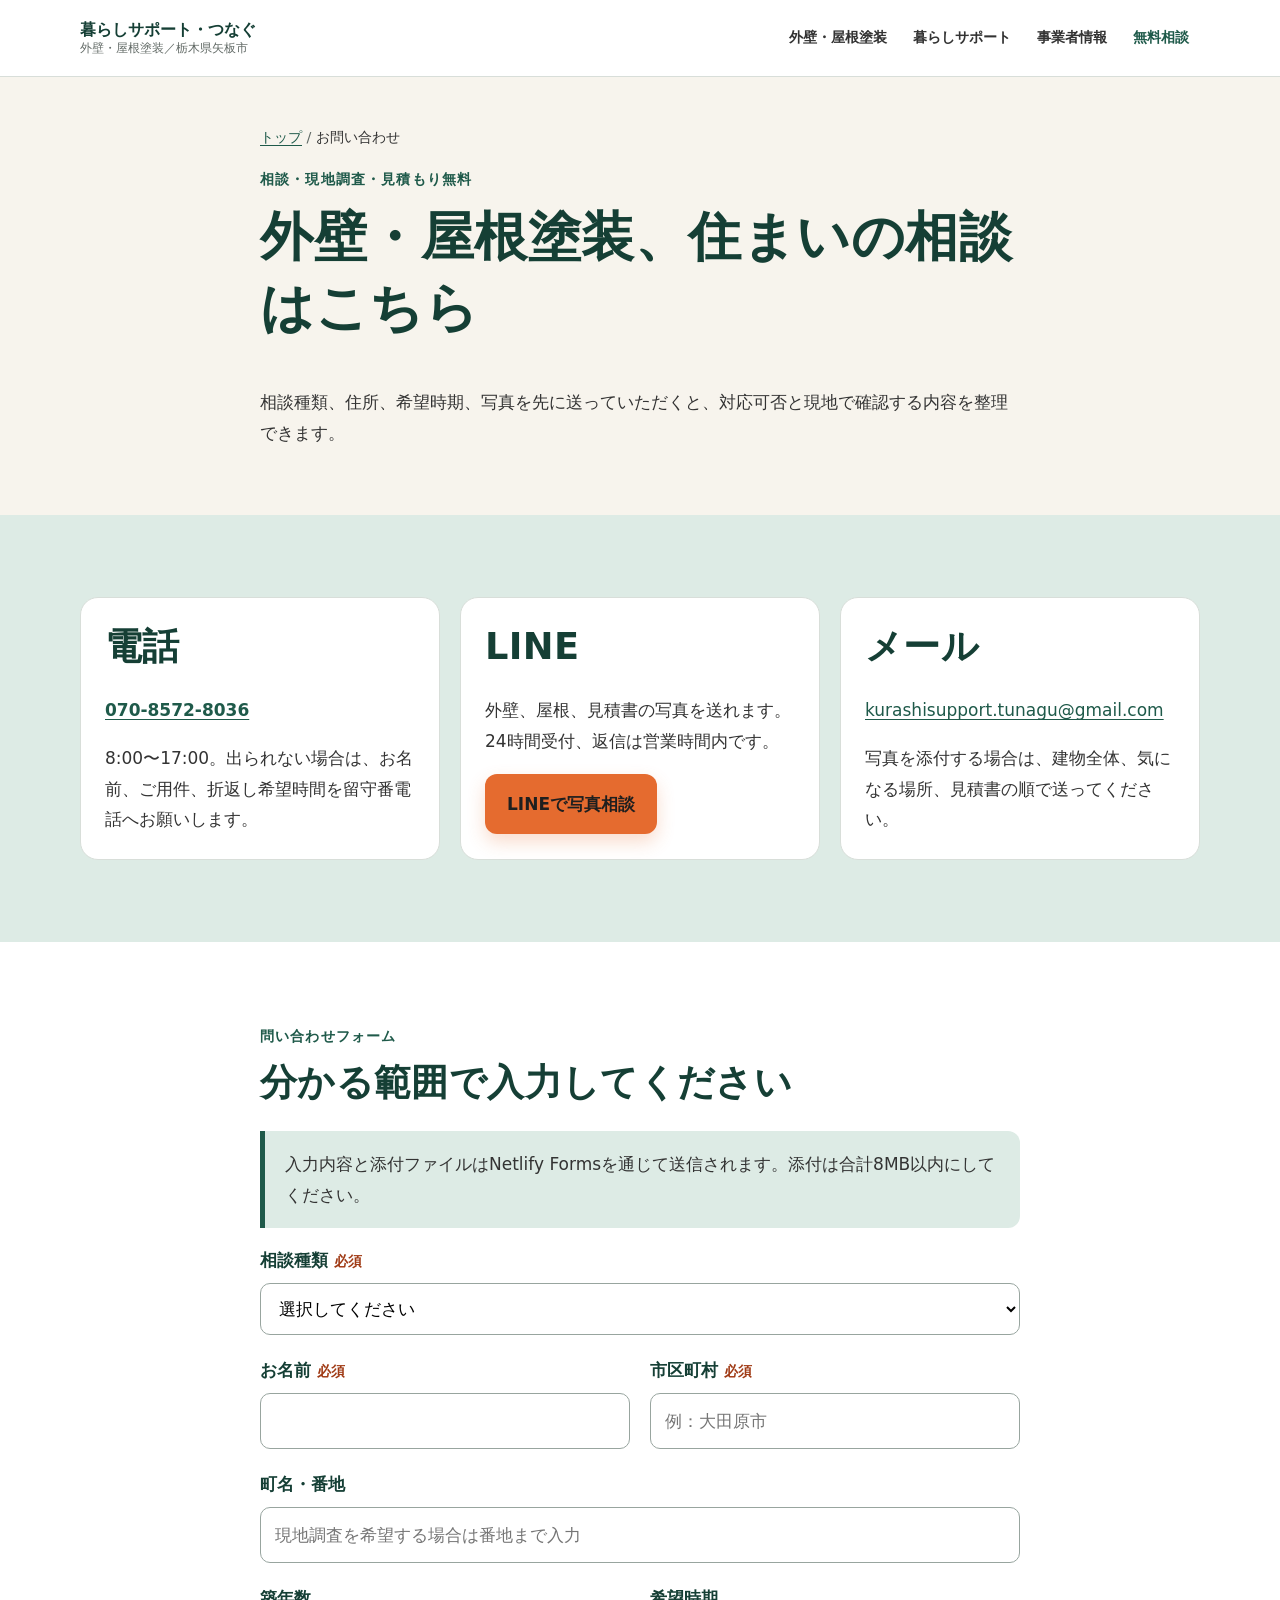
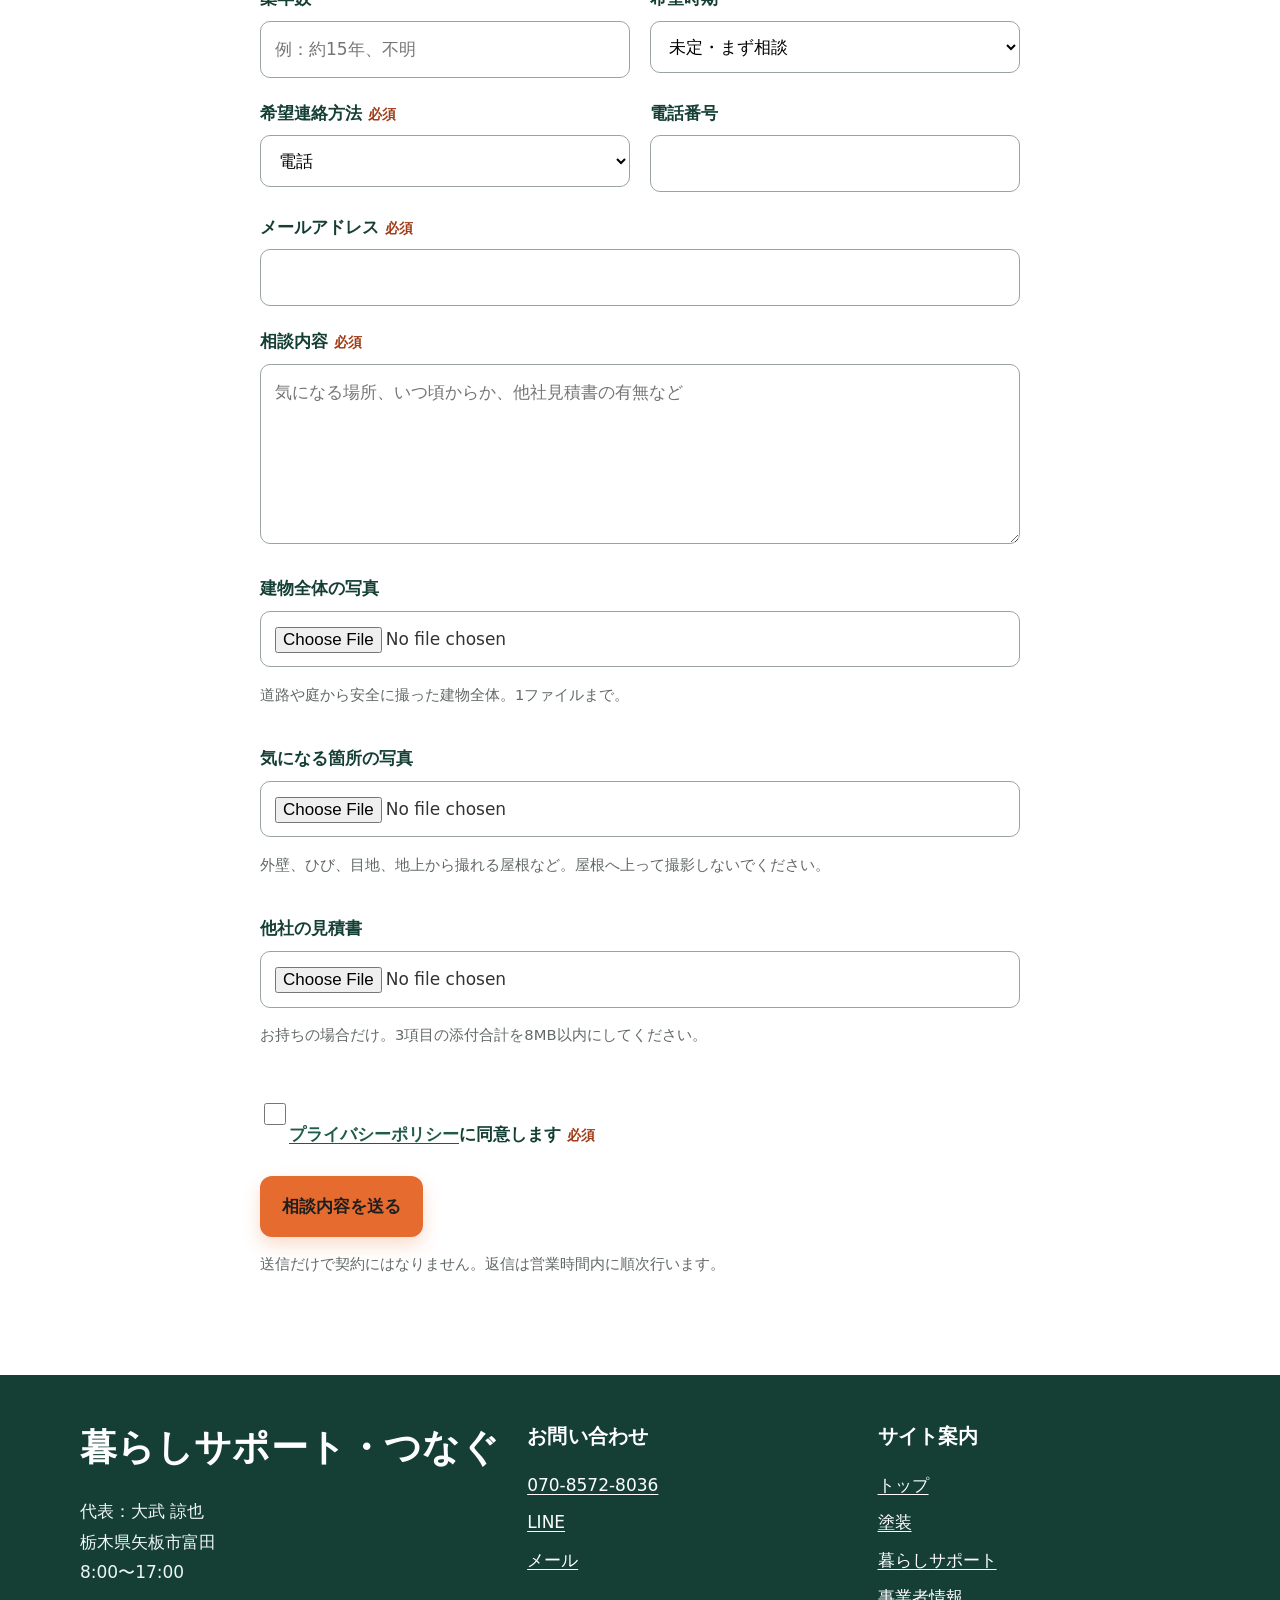
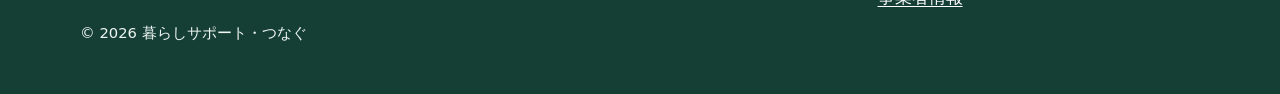
==== site/contact.html @ 551f70db "Add files via upload WEBサイト初公開" ====
<!doctype html>
<html lang="ja"><head><meta charset="utf-8"><meta name="viewport" content="width=device-width, initial-scale=1"><title>外壁・屋根塗装の無料相談｜暮らしサポート・つなぐ</title><meta name="description" content="外壁・屋根塗装、他社見積書、暮らしサポートの無料相談。住所、希望時期、住宅写真を先に送ることで訪問前に内容を整理します。"><meta name="theme-color" content="#1F5A4A"><link rel="icon" href="assets/hero-illustration.svg" type="image/svg+xml"><link rel="stylesheet" href="assets/style.css"></head>
<body><a class="skip-link" href="#main">本文へ移動</a><header class="site-header"><div class="container header-inner"><a class="brand" href="index.html"><strong>暮らしサポート・つなぐ</strong><span>外壁・屋根塗装／栃木県矢板市</span></a><button class="nav-toggle" type="button" data-nav-toggle aria-expanded="false" aria-controls="global-nav">メニュー</button><nav class="site-nav" id="global-nav" data-nav hidden><ul><li><a href="painting.html">外壁・屋根塗装</a></li><li><a href="life-support.html">暮らしサポート</a></li><li><a href="operator.html">事業者情報</a></li><li><a href="contact.html" aria-current="page">無料相談</a></li></ul></nav></div></header>
<main id="main"><section class="page-hero"><div class="container narrow"><ol class="breadcrumb"><li><a href="index.html">トップ</a></li><li>お問い合わせ</li></ol><p class="eyebrow">相談・現地調査・見積もり無料</p><h1>外壁・屋根塗装、住まいの相談はこちら</h1><p class="lead">相談種類、住所、希望時期、写真を先に送っていただくと、対応可否と現地で確認する内容を整理できます。</p></div></section>
<section class="section section--soft" id="line-setup"><div class="container grid grid--3"><div class="card card--quiet"><h2>電話</h2><p><a href="tel:07085728036"><strong>070-8572-8036</strong></a></p><p>8:00〜17:00。出られない場合は、お名前、ご用件、折返し希望時間を留守番電話へお願いします。</p></div><div class="card card--quiet"><h2>LINE</h2><p>外壁、屋根、見積書の写真を送れます。24時間受付、返信は営業時間内です。</p><a class="button" data-line-link href="https://line.me/R/ti/p/@112fuvyy">LINEで写真相談</a></div><div class="card card--quiet"><h2>メール</h2><p><a href="mailto:kurashisupport.tunagu@gmail.com">kurashisupport.tunagu@gmail.com</a></p><p>写真を添付する場合は、建物全体、気になる場所、見積書の順で送ってください。</p></div></div></section>
<section class="section"><div class="container narrow"><p class="eyebrow">問い合わせフォーム</p><h2>分かる範囲で入力してください</h2><p class="notice notice--green" data-form-notice>送信方法を確認しています。</p>
<form data-contact-form name="contact" method="POST" action="thanks.html" data-netlify="true" netlify-honeypot="bot-field" enctype="multipart/form-data">
  <input type="hidden" name="form-name" value="contact">
  <p hidden><label>この欄は入力しないでください：<input name="bot-field"></label></p>
  <div class="form-grid form-grid--2">
    <div class="field field--full"><label for="consultation_type">相談種類 <span class="required">必須</span></label><select id="consultation_type" name="consultation_type" required><option value="">選択してください</option><option>外壁塗装</option><option>屋根塗装</option><option>外壁と屋根</option><option>付帯部・鉄部・小規模補修</option><option>他社見積書の内容確認</option><option>塗装が必要か相談</option><option>暮らしサポート</option><option>遠方の家族・空き家</option><option>その他</option></select></div>
    <div class="field"><label for="name">お名前 <span class="required">必須</span></label><input id="name" name="name" autocomplete="name" required></div>
    <div class="field"><label for="city">市区町村 <span class="required">必須</span></label><input id="city" name="city" placeholder="例：大田原市" autocomplete="address-level2" required></div>
    <div class="field field--full"><label for="address">町名・番地</label><input id="address" name="address" autocomplete="street-address" placeholder="現地調査を希望する場合は番地まで入力"></div>
    <div class="field"><label for="building_age">築年数</label><input id="building_age" name="building_age" placeholder="例：約15年、不明"></div>
    <div class="field"><label for="timing">希望時期</label><select id="timing" name="timing"><option>未定・まず相談</option><option>1か月以内</option><option>3か月以内</option><option>半年以内</option><option>時期を相談したい</option></select></div>
    <div class="field"><label for="contact_method">希望連絡方法 <span class="required">必須</span></label><select id="contact_method" name="contact_method" required><option>電話</option><option>メール</option><option>LINE</option></select></div>
    <div class="field"><label for="phone">電話番号</label><input id="phone" name="phone" type="tel" autocomplete="tel"></div>
    <div class="field field--full"><label for="email">メールアドレス <span class="required">必須</span></label><input id="email" name="email" type="email" autocomplete="email" required></div>
    <div class="field field--full"><label for="message">相談内容 <span class="required">必須</span></label><textarea id="message" name="message" placeholder="気になる場所、いつ頃からか、他社見積書の有無など" required></textarea></div>
    <div class="field field--full"><label for="photo_overview">建物全体の写真</label><input id="photo_overview" name="photo_overview" type="file" accept="image/jpeg,image/png,image/heic"><p class="small muted">道路や庭から安全に撮った建物全体。1ファイルまで。</p></div>
    <div class="field field--full"><label for="photo_detail">気になる箇所の写真</label><input id="photo_detail" name="photo_detail" type="file" accept="image/jpeg,image/png,image/heic"><p class="small muted">外壁、ひび、目地、地上から撮れる屋根など。屋根へ上って撮影しないでください。</p></div>
    <div class="field field--full"><label for="estimate_file">他社の見積書</label><input id="estimate_file" name="estimate_file" type="file" accept="image/jpeg,image/png,image/heic,application/pdf"><p class="small muted">お持ちの場合だけ。3項目の添付合計を8MB以内にしてください。</p></div>
    <div class="field field--full"><label class="checkbox"><input type="checkbox" name="privacy_agree" value="同意" required><span><a href="privacy.html" target="_blank">プライバシーポリシー</a>に同意します <span class="required">必須</span></span></label></div>
    <div class="field field--full"><button class="button" type="submit">相談内容を送る</button><p class="small muted">送信だけで契約にはなりません。返信は営業時間内に順次行います。</p></div>
  </div>
</form></div></section></main>
<footer class="site-footer"><div class="container footer-grid"><div><h2>暮らしサポート・つなぐ</h2><p>代表：大武 諒也<br>栃木県矢板市富田<br>8:00〜17:00</p></div><div><h3>お問い合わせ</h3><ul class="footer-links"><li><a href="tel:07085728036">070-8572-8036</a></li><li><a data-line-link href="https://line.me/R/ti/p/@112fuvyy">LINE</a></li><li><a href="mailto:kurashisupport.tunagu@gmail.com">メール</a></li></ul></div><div><h3>サイト案内</h3><ul class="footer-links"><li><a href="index.html">トップ</a></li><li><a href="painting.html">塗装</a></li><li><a href="life-support.html">暮らしサポート</a></li><li><a href="operator.html">事業者情報</a></li></ul></div></div><div class="container small">© <span data-year></span> 暮らしサポート・つなぐ</div></footer><nav class="fixed-cta" aria-label="固定お問い合わせ"><a href="tel:07085728036">電話</a><a data-line-link href="https://line.me/R/ti/p/@112fuvyy">LINEで写真相談</a><a href="contact.html">無料見積もり</a></nav><script src="assets/config.js"></script><script src="assets/main.js"></script></body></html>
---- site/assets/style.css ----
:root {
  --green: #1f5a4a;
  --green-dark: #153f35;
  --green-soft: #ddebe5;
  --cream: #f7f4ed;
  --white: #ffffff;
  --ink: #333333;
  --muted: #626a66;
  --orange: #e56b2f;
  --orange-dark: #bd4f1c;
  --line: #d8ded9;
  --shadow: 0 14px 34px rgba(31, 90, 74, 0.12);
  --radius: 18px;
  --content: 1120px;
}

* { box-sizing: border-box; }

html {
  scroll-behavior: smooth;
  scroll-padding-top: 92px;
}

body {
  margin: 0;
  color: var(--ink);
  background: var(--white);
  font-family: "Noto Sans JP", "Hiragino Kaku Gothic ProN", "Yu Gothic", system-ui, sans-serif;
  font-size: 17px;
  line-height: 1.8;
  padding-bottom: 82px;
}

img, svg { display: block; max-width: 100%; }
a { color: var(--green); text-underline-offset: 0.2em; }
a:hover { text-decoration-thickness: 2px; }
button, input, select, textarea { font: inherit; }

.skip-link {
  position: fixed;
  z-index: 1000;
  left: 12px;
  top: -80px;
  padding: 10px 16px;
  color: var(--white);
  background: var(--green-dark);
}
.skip-link:focus { top: 12px; }

.container {
  width: min(calc(100% - 40px), var(--content));
  margin-inline: auto;
}

.narrow { width: min(100%, 760px); }
.section { padding-block: 64px; }
.section--cream { background: var(--cream); }
.section--soft { background: var(--green-soft); }
.section--green { color: var(--white); background: var(--green); }
.section--green a { color: var(--white); }

.eyebrow {
  margin: 0 0 8px;
  color: var(--green);
  font-size: 0.9rem;
  font-weight: 800;
  letter-spacing: 0.08em;
}
.section--green .eyebrow { color: #d6efe5; }

h1, h2, h3 {
  margin-top: 0;
  color: var(--green-dark);
  line-height: 1.35;
  letter-spacing: 0.01em;
}
h1 { font-size: clamp(2rem, 7vw, 3.3rem); }
h2 { font-size: clamp(1.6rem, 5vw, 2.3rem); margin-bottom: 24px; }
h3 { font-size: 1.25rem; }
.section--green h1, .section--green h2, .section--green h3 { color: var(--white); }

.lead { font-size: 1.08rem; }
.small { font-size: 0.92rem; }
.muted { color: var(--muted); }

.site-header {
  position: sticky;
  z-index: 100;
  top: 0;
  background: rgba(255, 255, 255, 0.97);
  border-bottom: 1px solid var(--line);
  backdrop-filter: blur(10px);
}
.header-inner {
  min-height: 76px;
  display: flex;
  align-items: center;
  justify-content: space-between;
  gap: 20px;
}
.brand { color: var(--green-dark); text-decoration: none; line-height: 1.25; }
.brand strong { display: block; font-size: 1.02rem; }
.brand span { display: block; font-size: 0.75rem; color: var(--muted); }
.nav-toggle {
  min-width: 48px;
  min-height: 48px;
  border: 1px solid var(--line);
  border-radius: 10px;
  background: var(--white);
  color: var(--green-dark);
  font-weight: 800;
}
.site-nav {
  position: absolute;
  inset: 76px 0 auto;
  padding: 16px 20px 24px;
  background: var(--white);
  border-bottom: 1px solid var(--line);
  box-shadow: var(--shadow);
}
.site-nav ul { margin: 0; padding: 0; list-style: none; }
.site-nav a {
  display: block;
  padding: 12px 8px;
  color: var(--ink);
  text-decoration: none;
  font-weight: 700;
}
.site-nav a[aria-current="page"] { color: var(--green); }

.hero {
  overflow: hidden;
  padding-block: 48px 56px;
  background:
    radial-gradient(circle at 90% 15%, rgba(221, 235, 229, 0.9), transparent 32%),
    var(--cream);
}
.hero-grid { display: grid; gap: 34px; align-items: center; }
.hero-copy p { max-width: 700px; }
.hero-card {
  padding: 24px;
  background: var(--white);
  border: 1px solid var(--line);
  border-radius: 24px;
  box-shadow: var(--shadow);
}
.hero-card img { width: 100%; height: auto; }
.hero-note {
  margin-top: 12px;
  padding: 12px 14px;
  border-left: 4px solid var(--green);
  background: var(--green-soft);
  font-size: 0.92rem;
}

.badge-list, .button-row, .icon-list {
  display: flex;
  flex-wrap: wrap;
  gap: 10px;
}
.badge {
  padding: 6px 12px;
  border-radius: 999px;
  background: var(--green-soft);
  color: var(--green-dark);
  font-size: 0.88rem;
  font-weight: 800;
}

.button-row { margin-top: 26px; }
.button {
  min-height: 56px;
  display: inline-flex;
  align-items: center;
  justify-content: center;
  gap: 8px;
  padding: 13px 20px;
  border: 2px solid transparent;
  border-radius: 12px;
  color: #1f1f1f;
  background: var(--orange);
  text-decoration: none;
  font-weight: 900;
  box-shadow: 0 8px 18px rgba(229, 107, 47, 0.24);
}
.button:hover { background: #ef7a3f; }
.button--outline {
  color: var(--green-dark);
  background: var(--white);
  border-color: var(--green);
  box-shadow: none;
}
.button--dark { color: var(--white); background: var(--green-dark); box-shadow: none; }

.grid { display: grid; gap: 20px; }
.grid--2, .grid--3, .grid--4 { grid-template-columns: 1fr; }
.card {
  padding: 24px;
  background: var(--white);
  border: 1px solid var(--line);
  border-radius: var(--radius);
  box-shadow: 0 8px 24px rgba(31, 90, 74, 0.07);
}
.card h3 { margin-bottom: 10px; }
.card p:last-child { margin-bottom: 0; }
.card--quiet { box-shadow: none; }

.check-list { padding: 0; list-style: none; }
.check-list li { position: relative; padding-left: 32px; margin: 12px 0; }
.check-list li::before {
  content: "✓";
  position: absolute;
  left: 0;
  top: 0;
  color: var(--green);
  font-weight: 900;
}
.section--green .check-list li::before { color: #d6efe5; }

.steps { counter-reset: step; padding: 0; list-style: none; }
.steps li {
  counter-increment: step;
  position: relative;
  padding: 18px 18px 18px 66px;
  margin-bottom: 14px;
  background: var(--white);
  border: 1px solid var(--line);
  border-radius: 14px;
}
.steps li::before {
  content: counter(step);
  position: absolute;
  left: 18px;
  top: 18px;
  width: 32px;
  height: 32px;
  display: grid;
  place-items: center;
  border-radius: 50%;
  color: var(--white);
  background: var(--green);
  font-weight: 900;
}

.notice {
  padding: 18px 20px;
  border-left: 5px solid var(--orange);
  background: #fff4ec;
  border-radius: 0 12px 12px 0;
}
.notice--green { border-left-color: var(--green); background: var(--green-soft); }

details {
  margin-bottom: 12px;
  background: var(--white);
  border: 1px solid var(--line);
  border-radius: 12px;
}
summary { cursor: pointer; padding: 18px 20px; color: var(--green-dark); font-weight: 800; }
details > div { padding: 0 20px 20px; }

.page-hero { padding-block: 48px; background: var(--cream); }
.breadcrumb { margin: 0 0 16px; padding: 0; list-style: none; font-size: 0.9rem; }
.breadcrumb li { display: inline; }
.breadcrumb li + li::before { content: " / "; color: var(--muted); }

.form-grid { display: grid; gap: 20px; }
.field label, .field legend { display: block; margin-bottom: 7px; color: var(--green-dark); font-weight: 800; }
.field input, .field select, .field textarea {
  width: 100%;
  min-height: 52px;
  padding: 12px 14px;
  border: 1px solid #98a59f;
  border-radius: 10px;
  background: var(--white);
}
.field textarea { min-height: 180px; resize: vertical; }
.field input:focus, .field select:focus, .field textarea:focus {
  outline: 3px solid rgba(229, 107, 47, 0.28);
  border-color: var(--orange-dark);
}
.required { color: #a03b16; font-size: 0.85rem; }
.checkbox { display: flex; gap: 10px; align-items: flex-start; }
.checkbox input { width: 22px; height: 22px; margin-top: 4px; }

.site-footer { padding-block: 48px 110px; color: #eef6f2; background: var(--green-dark); }
.footer-grid { display: grid; gap: 28px; }
.site-footer h2, .site-footer h3 { color: var(--white); }
.site-footer a { color: var(--white); }
.footer-links { margin: 0; padding: 0; list-style: none; }
.footer-links li { margin: 7px 0; }

.fixed-cta {
  position: fixed;
  z-index: 200;
  inset: auto 0 0;
  display: grid;
  grid-template-columns: 0.8fr 1.25fr 1fr;
  min-height: 74px;
  padding-bottom: env(safe-area-inset-bottom);
  background: var(--white);
  border-top: 1px solid var(--line);
  box-shadow: 0 -8px 22px rgba(0, 0, 0, 0.12);
}
.fixed-cta a {
  display: grid;
  place-items: center;
  padding: 8px 4px;
  color: var(--green-dark);
  text-align: center;
  text-decoration: none;
  font-size: 0.84rem;
  font-weight: 900;
  border-right: 1px solid var(--line);
}
.fixed-cta a:nth-child(2) { color: var(--white); background: var(--green); }
.fixed-cta a:nth-child(3) { color: #1f1f1f; background: var(--orange); }

@media (min-width: 700px) {
  .section { padding-block: 82px; }
  .grid--2 { grid-template-columns: repeat(2, 1fr); }
  .grid--3 { grid-template-columns: repeat(3, 1fr); }
  .grid--4 { grid-template-columns: repeat(2, 1fr); }
  .form-grid--2 { grid-template-columns: repeat(2, 1fr); }
  .field--full { grid-column: 1 / -1; }
  .footer-grid { grid-template-columns: 1.3fr 1fr 1fr; }
}

@media (min-width: 900px) {
  body { padding-bottom: 0; }
  .nav-toggle { display: none; }
  .site-nav { position: static; display: block !important; padding: 0; border: 0; box-shadow: none; }
  .site-nav ul { display: flex; align-items: center; gap: 4px; }
  .site-nav a { padding: 10px 11px; font-size: 0.9rem; }
  .hero { padding-block: 80px; }
  .hero-grid { grid-template-columns: 1.15fr 0.85fr; gap: 56px; }
  .grid--4 { grid-template-columns: repeat(4, 1fr); }
  .fixed-cta { display: none; }
  .site-footer { padding-bottom: 48px; }
}

@media (prefers-reduced-motion: reduce) {
  *, *::before, *::after { scroll-behavior: auto !important; transition: none !important; animation: none !important; }
}
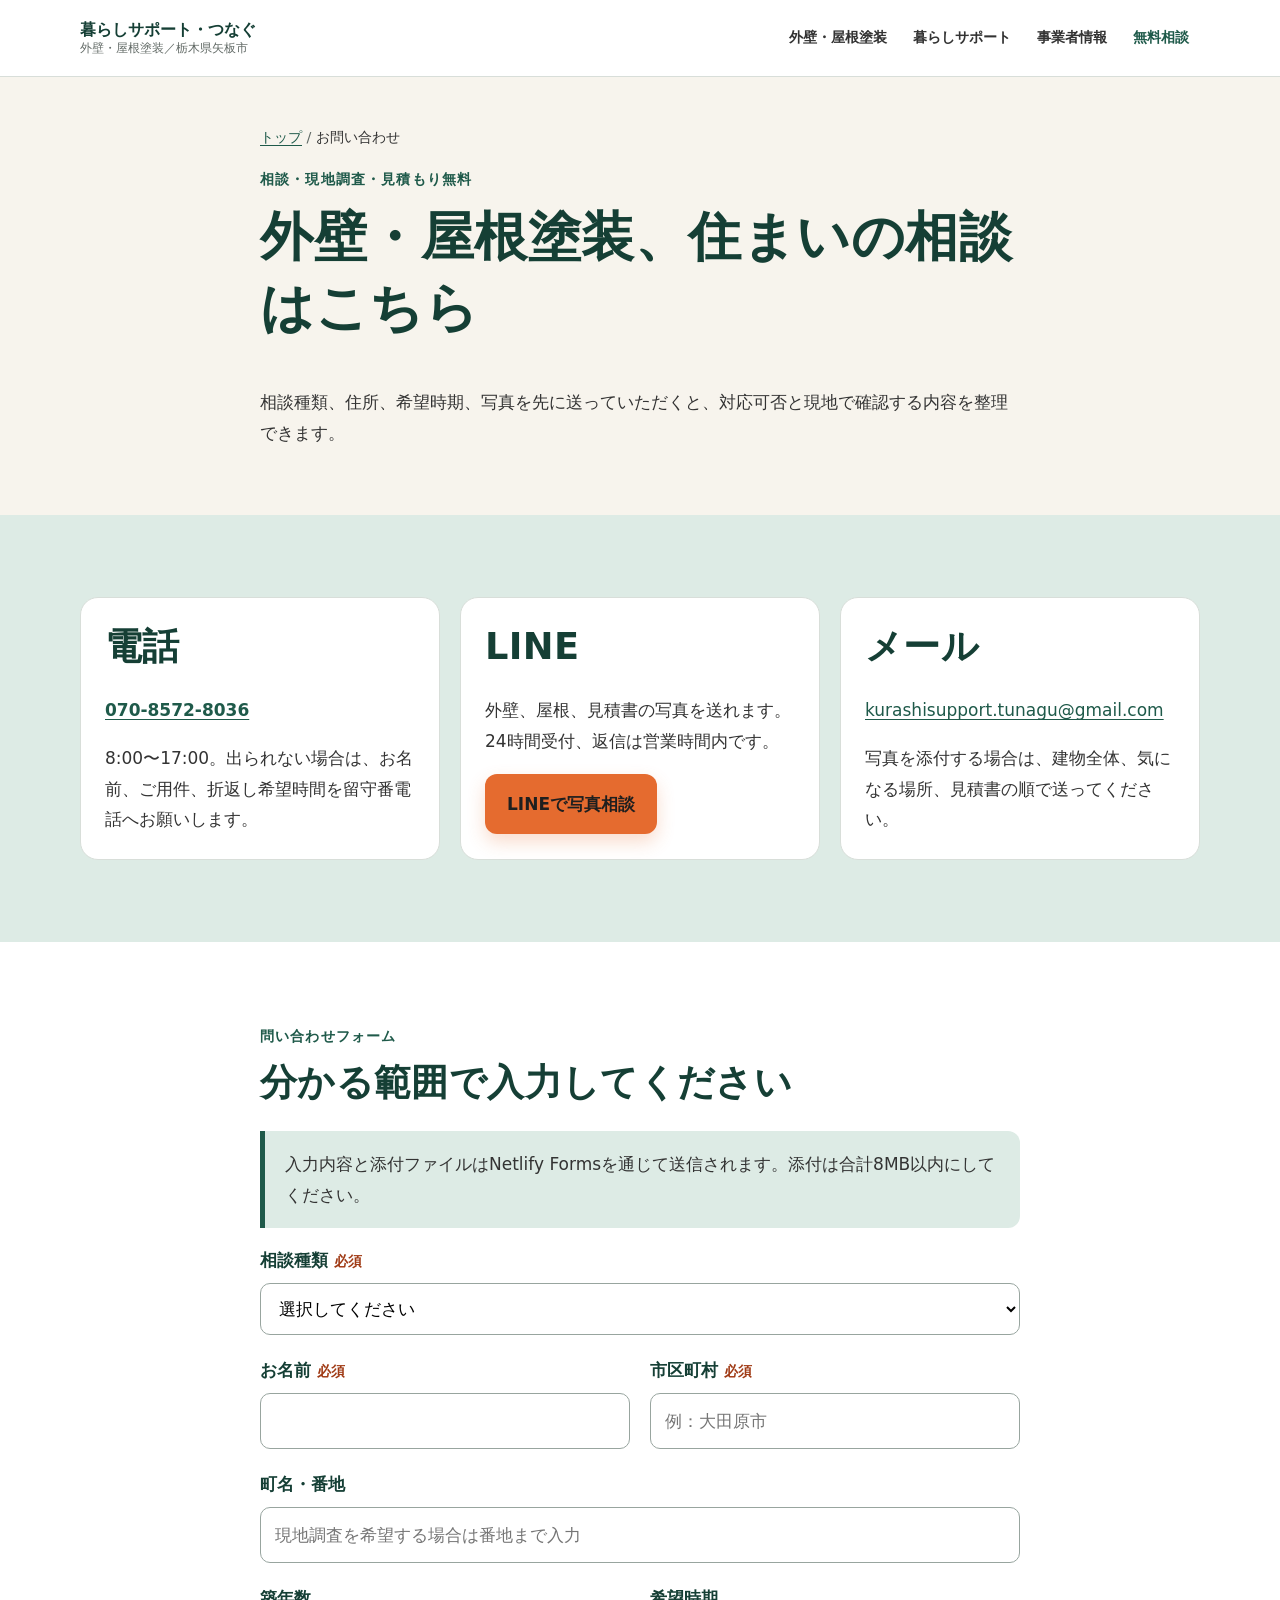
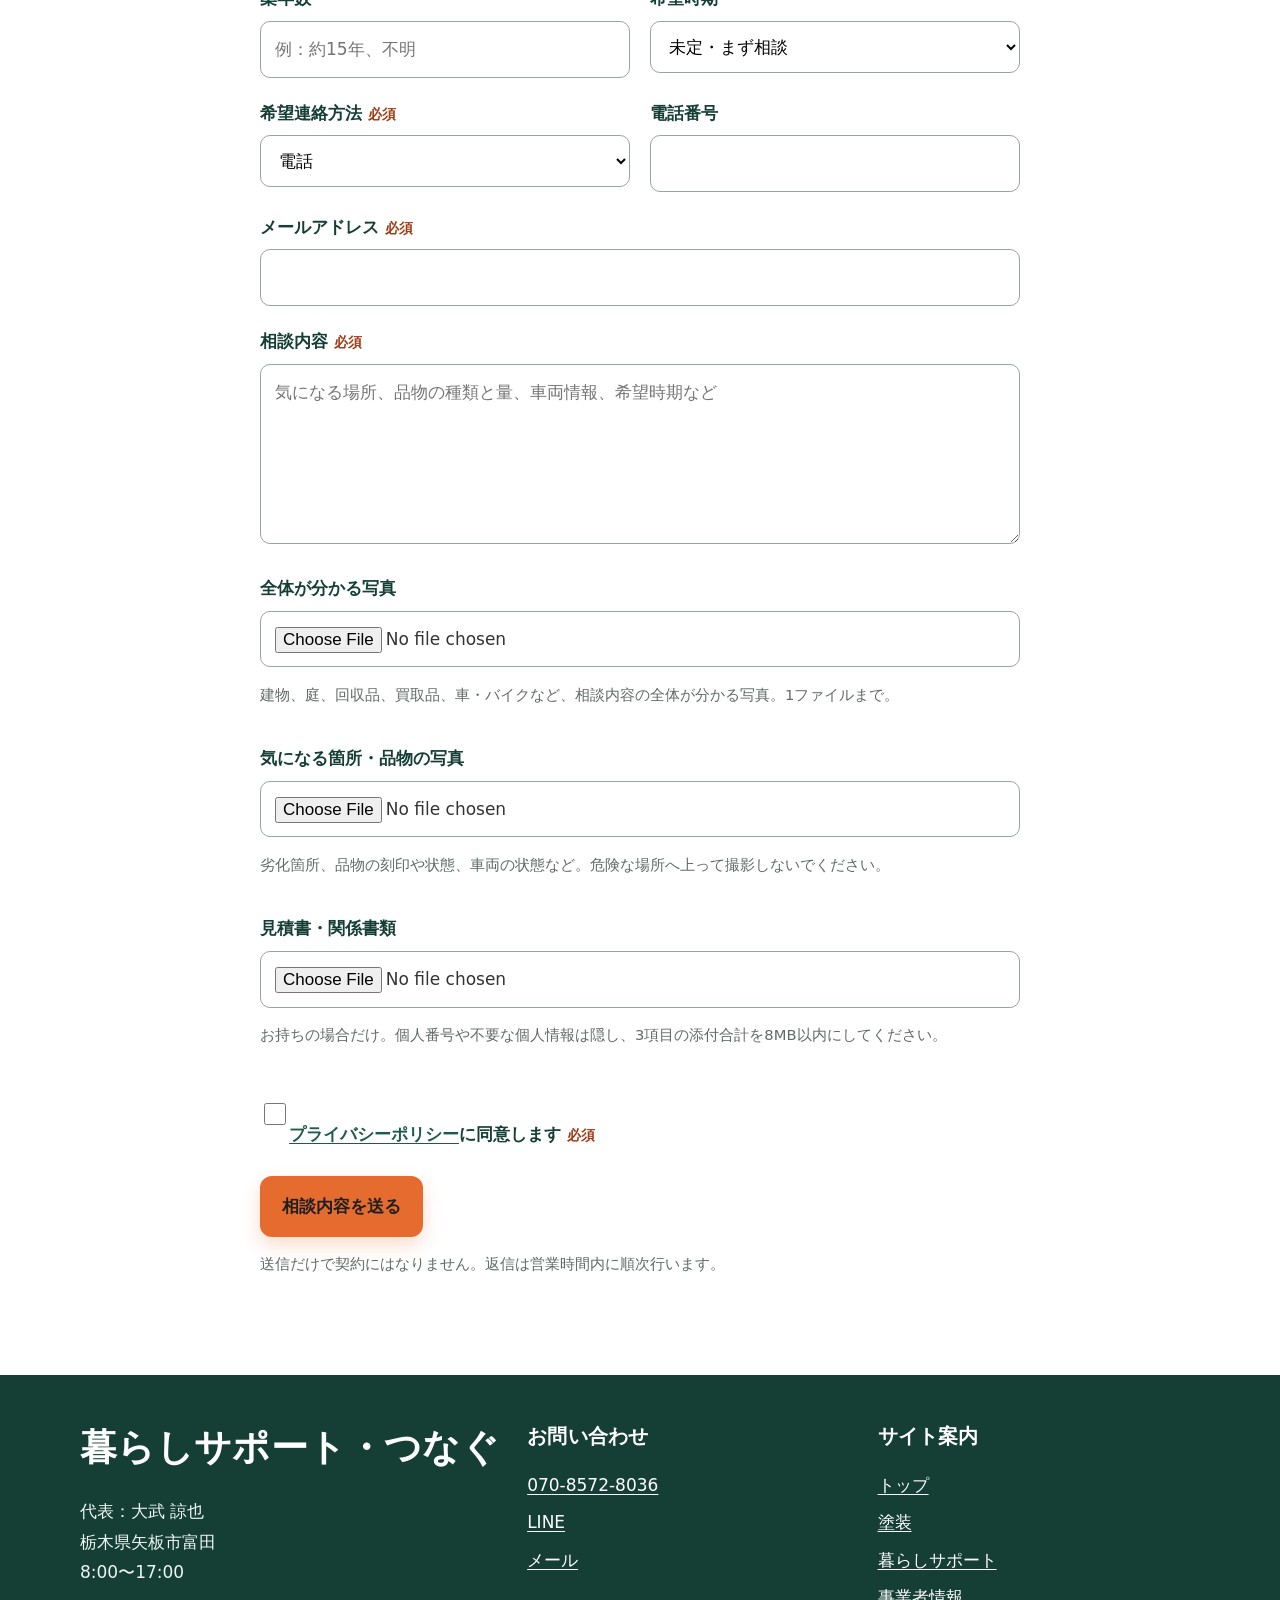
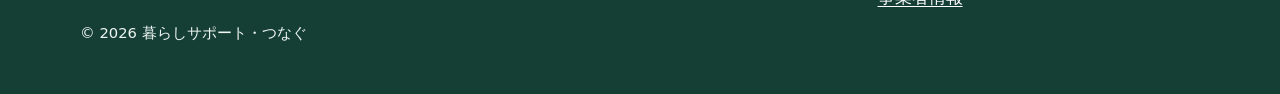
==== commit f2b89bca: "回収・買取サービス内容を更新" ====
--- a/site/contact.html
+++ b/site/contact.html
@@ -8,7 +8,7 @@
   <input type="hidden" name="form-name" value="contact">
   <p hidden><label>この欄は入力しないでください：<input name="bot-field"></label></p>
   <div class="form-grid form-grid--2">
-    <div class="field field--full"><label for="consultation_type">相談種類 <span class="required">必須</span></label><select id="consultation_type" name="consultation_type" required><option value="">選択してください</option><option>外壁塗装</option><option>屋根塗装</option><option>外壁と屋根</option><option>付帯部・鉄部・小規模補修</option><option>他社見積書の内容確認</option><option>塗装が必要か相談</option><option>暮らしサポート</option><option>遠方の家族・空き家</option><option>その他</option></select></div>
+    <div class="field field--full"><label for="consultation_type">相談種類 <span class="required">必須</span></label><select id="consultation_type" name="consultation_type" required><option value="">選択してください</option><option>外壁塗装</option><option>屋根塗装</option><option>外壁と屋根</option><option>付帯部・鉄部・小規模補修</option><option>他社見積書の内容確認</option><option>塗装が必要か相談</option><option>草刈り・清掃・空き家確認</option><option>片付け・家庭ごみ・不用品・廃品回収</option><option>不用品・金・銀・プラチナの買取</option><option>車・バイクの買取・引取り</option><option>家具・荷物の室内移動</option><option>遠方の家族・空き家</option><option>その他</option></select></div>
     <div class="field"><label for="name">お名前 <span class="required">必須</span></label><input id="name" name="name" autocomplete="name" required></div>
     <div class="field"><label for="city">市区町村 <span class="required">必須</span></label><input id="city" name="city" placeholder="例：大田原市" autocomplete="address-level2" required></div>
     <div class="field field--full"><label for="address">町名・番地</label><input id="address" name="address" autocomplete="street-address" placeholder="現地調査を希望する場合は番地まで入力"></div>
@@ -17,10 +17,10 @@
     <div class="field"><label for="contact_method">希望連絡方法 <span class="required">必須</span></label><select id="contact_method" name="contact_method" required><option>電話</option><option>メール</option><option>LINE</option></select></div>
     <div class="field"><label for="phone">電話番号</label><input id="phone" name="phone" type="tel" autocomplete="tel"></div>
     <div class="field field--full"><label for="email">メールアドレス <span class="required">必須</span></label><input id="email" name="email" type="email" autocomplete="email" required></div>
-    <div class="field field--full"><label for="message">相談内容 <span class="required">必須</span></label><textarea id="message" name="message" placeholder="気になる場所、いつ頃からか、他社見積書の有無など" required></textarea></div>
-    <div class="field field--full"><label for="photo_overview">建物全体の写真</label><input id="photo_overview" name="photo_overview" type="file" accept="image/jpeg,image/png,image/heic"><p class="small muted">道路や庭から安全に撮った建物全体。1ファイルまで。</p></div>
-    <div class="field field--full"><label for="photo_detail">気になる箇所の写真</label><input id="photo_detail" name="photo_detail" type="file" accept="image/jpeg,image/png,image/heic"><p class="small muted">外壁、ひび、目地、地上から撮れる屋根など。屋根へ上って撮影しないでください。</p></div>
-    <div class="field field--full"><label for="estimate_file">他社の見積書</label><input id="estimate_file" name="estimate_file" type="file" accept="image/jpeg,image/png,image/heic,application/pdf"><p class="small muted">お持ちの場合だけ。3項目の添付合計を8MB以内にしてください。</p></div>
+    <div class="field field--full"><label for="message">相談内容 <span class="required">必須</span></label><textarea id="message" name="message" placeholder="気になる場所、品物の種類と量、車両情報、希望時期など" required></textarea></div>
+    <div class="field field--full"><label for="photo_overview">全体が分かる写真</label><input id="photo_overview" name="photo_overview" type="file" accept="image/jpeg,image/png,image/heic"><p class="small muted">建物、庭、回収品、買取品、車・バイクなど、相談内容の全体が分かる写真。1ファイルまで。</p></div>
+    <div class="field field--full"><label for="photo_detail">気になる箇所・品物の写真</label><input id="photo_detail" name="photo_detail" type="file" accept="image/jpeg,image/png,image/heic"><p class="small muted">劣化箇所、品物の刻印や状態、車両の状態など。危険な場所へ上って撮影しないでください。</p></div>
+    <div class="field field--full"><label for="estimate_file">見積書・関係書類</label><input id="estimate_file" name="estimate_file" type="file" accept="image/jpeg,image/png,image/heic,application/pdf"><p class="small muted">お持ちの場合だけ。個人番号や不要な個人情報は隠し、3項目の添付合計を8MB以内にしてください。</p></div>
     <div class="field field--full"><label class="checkbox"><input type="checkbox" name="privacy_agree" value="同意" required><span><a href="privacy.html" target="_blank">プライバシーポリシー</a>に同意します <span class="required">必須</span></span></label></div>
     <div class="field field--full"><button class="button" type="submit">相談内容を送る</button><p class="small muted">送信だけで契約にはなりません。返信は営業時間内に順次行います。</p></div>
   </div>
--- a/site/assets/style.css
+++ b/site/assets/style.css
@@ -190,6 +190,14 @@
   border-color: var(--green);
   box-shadow: none;
 }
+.section--green .button--outline {
+  color: var(--green-dark);
+}
+.section--green .button--outline:hover {
+  color: #1f1f1f;
+  background: #ef7a3f;
+  border-color: #ef7a3f;
+}
 .button--dark { color: var(--white); background: var(--green-dark); box-shadow: none; }
 
 .grid { display: grid; gap: 20px; }
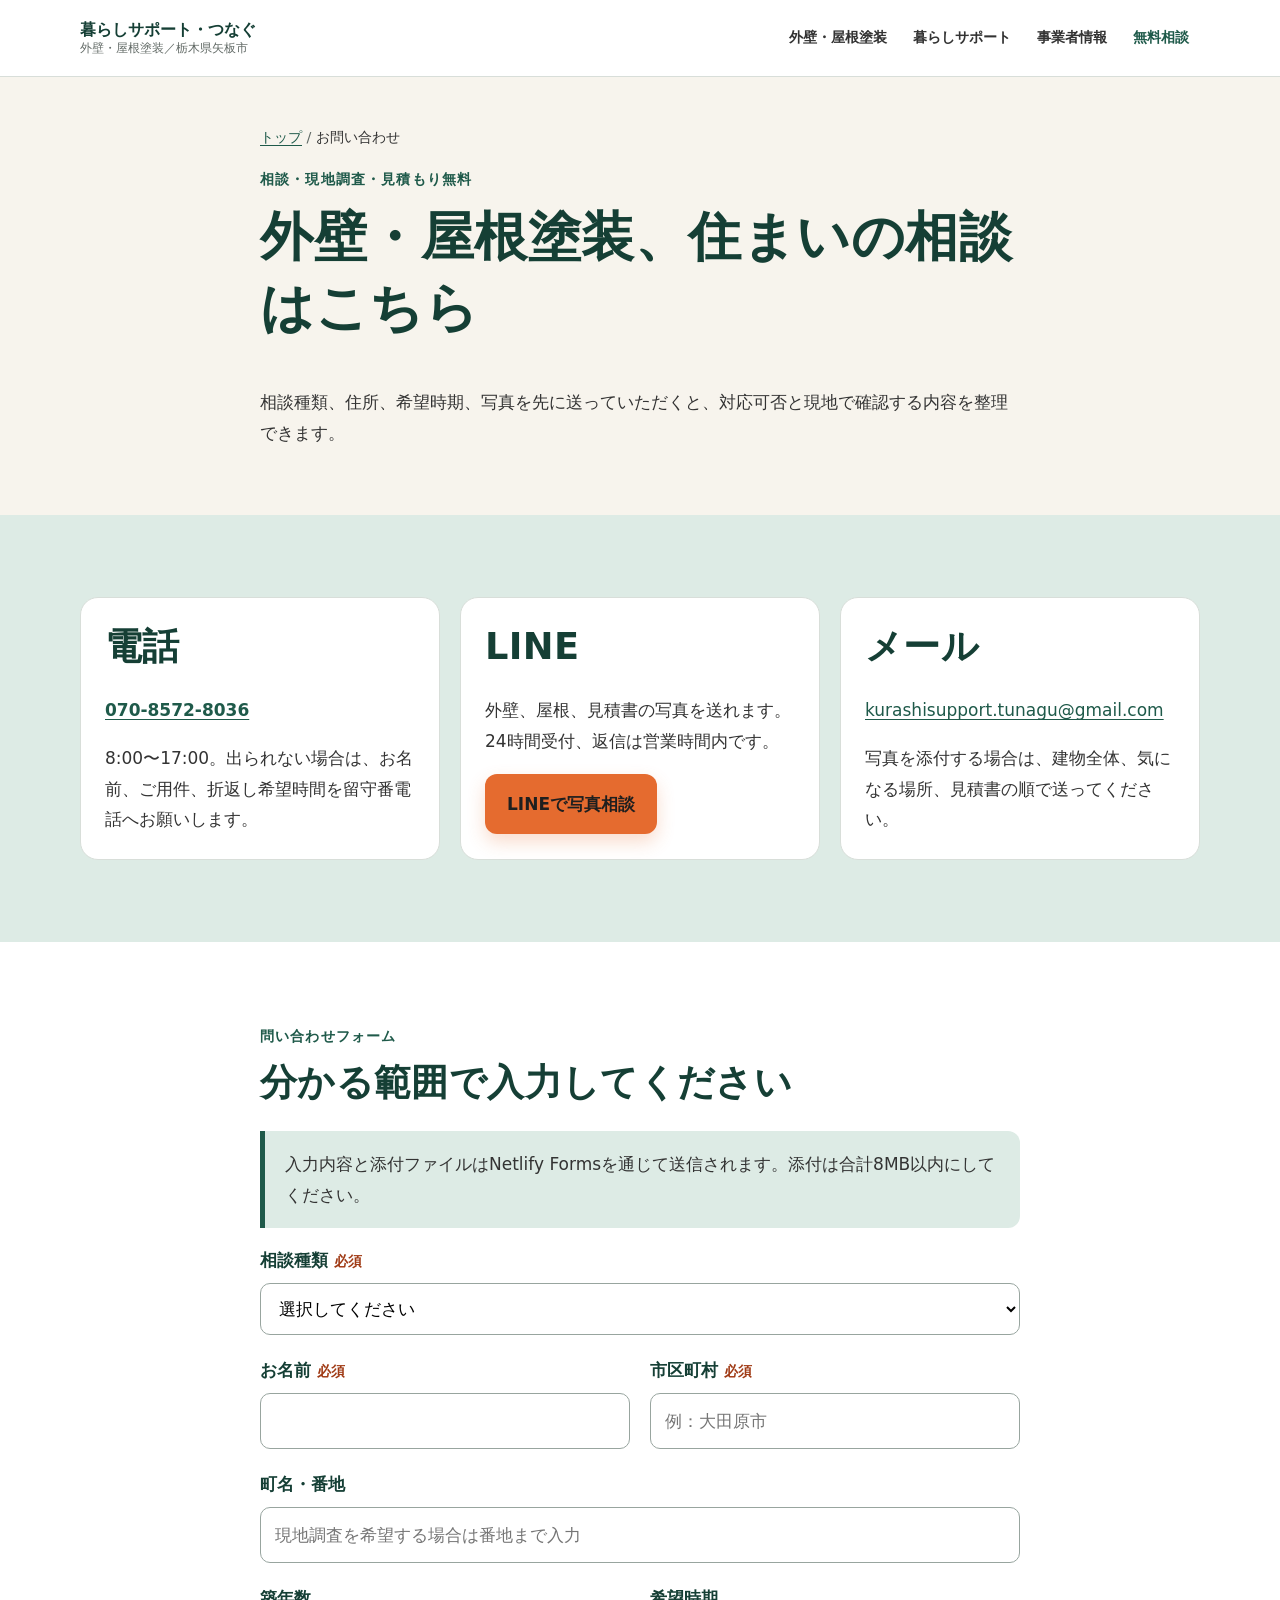
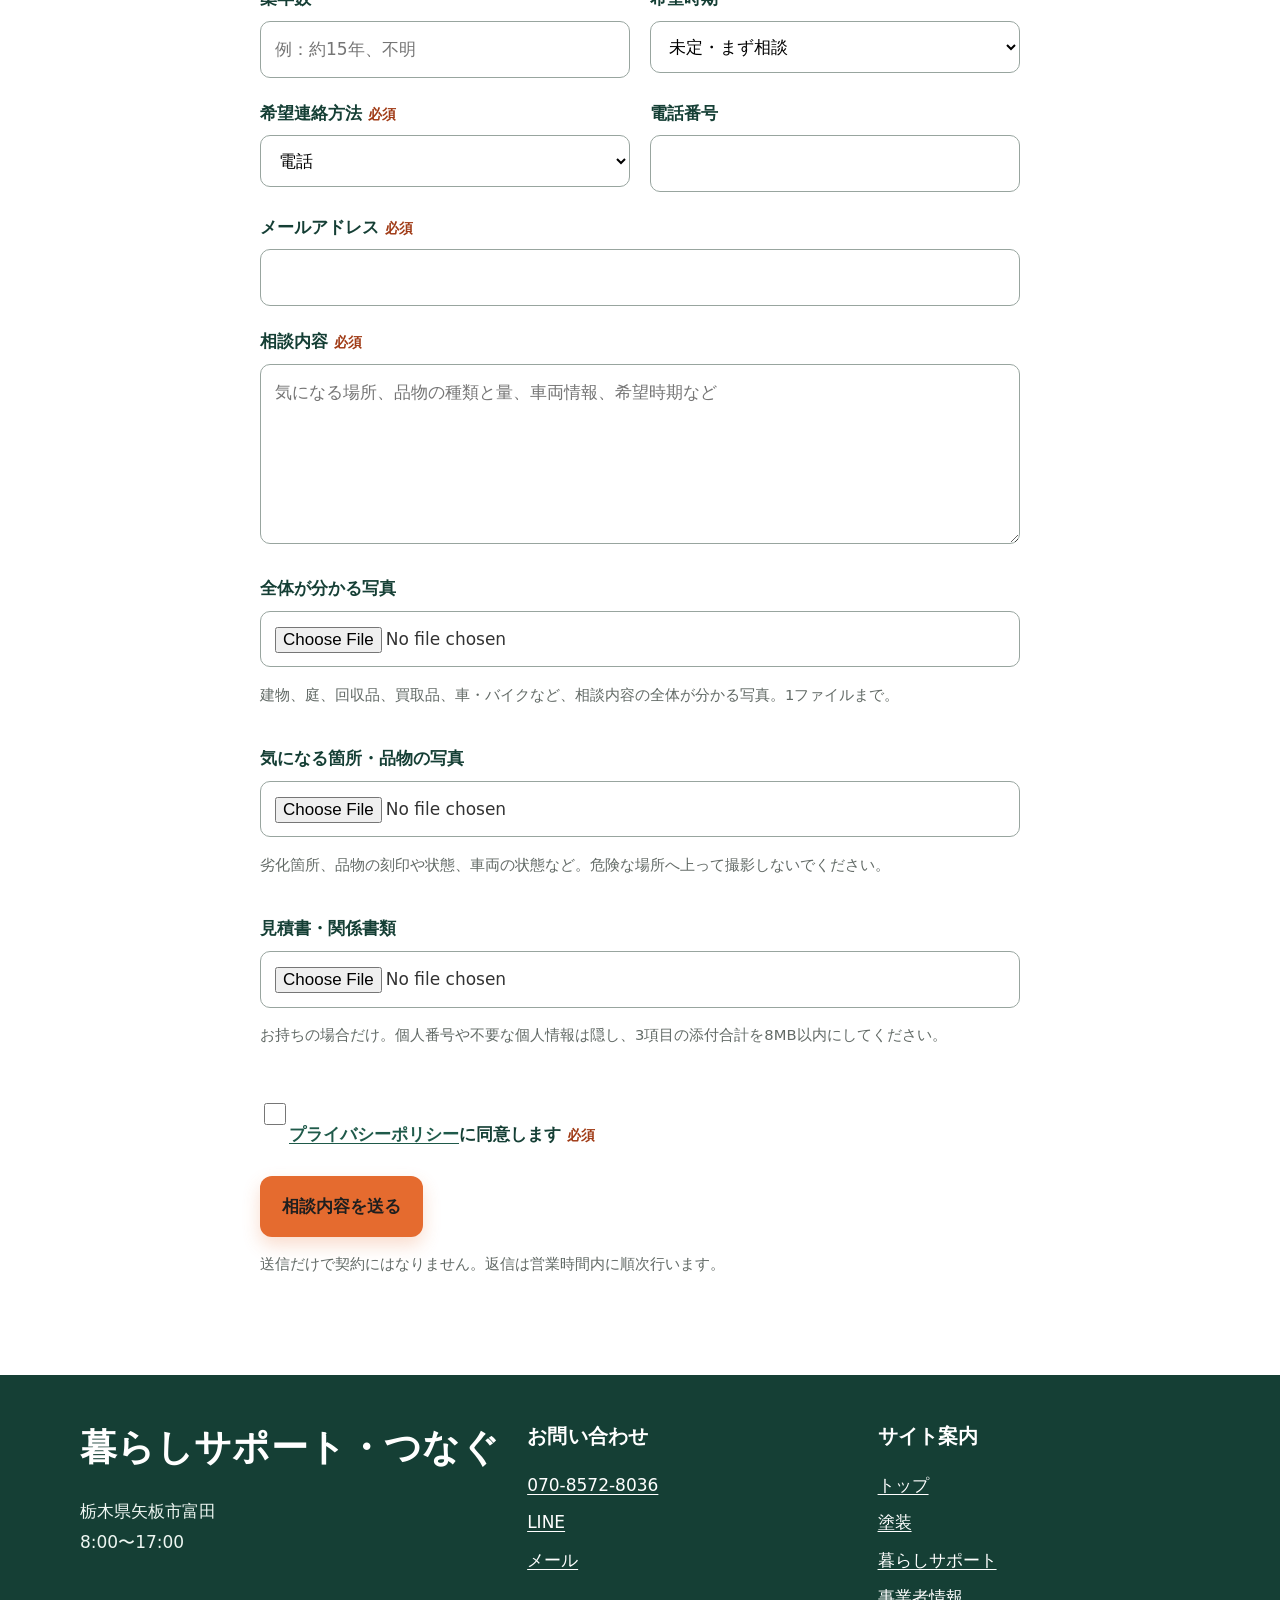
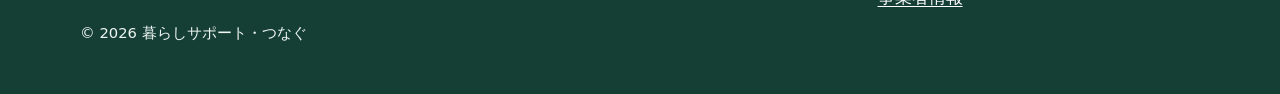
==== commit a49e7325: "Add files via upload" ====
--- a/site/contact.html
+++ b/site/contact.html
@@ -8,7 +8,7 @@
   <input type="hidden" name="form-name" value="contact">
   <p hidden><label>この欄は入力しないでください：<input name="bot-field"></label></p>
   <div class="form-grid form-grid--2">
-    <div class="field field--full"><label for="consultation_type">相談種類 <span class="required">必須</span></label><select id="consultation_type" name="consultation_type" required><option value="">選択してください</option><option>外壁塗装</option><option>屋根塗装</option><option>外壁と屋根</option><option>付帯部・鉄部・小規模補修</option><option>他社見積書の内容確認</option><option>塗装が必要か相談</option><option>草刈り・清掃・空き家確認</option><option>片付け・家庭ごみ・不用品・廃品回収</option><option>不用品・金・銀・プラチナの買取</option><option>車・バイクの買取・引取り</option><option>家具・荷物の室内移動</option><option>遠方の家族・空き家</option><option>その他</option></select></div>
+    <div class="field field--full"><label for="consultation_type">相談種類 <span class="required">必須</span></label><select id="consultation_type" name="consultation_type" required><option value="">選択してください</option><option>外壁塗装</option><option>屋根塗装</option><option>外壁と屋根</option><option>付帯部・鉄部・小規模補修</option><option>他社見積書の内容確認</option><option>塗装が必要か相談</option><option>草刈り・清掃・空き家確認</option><option>片付け・家庭ごみ・不用品・廃品回収</option><option>不用品・金・銀・プラチナの買取</option><option>車・バイクの回収・引取り</option><option>家具・荷物の室内移動</option><option>遠方の家族・空き家</option><option>その他</option></select></div>
     <div class="field"><label for="name">お名前 <span class="required">必須</span></label><input id="name" name="name" autocomplete="name" required></div>
     <div class="field"><label for="city">市区町村 <span class="required">必須</span></label><input id="city" name="city" placeholder="例：大田原市" autocomplete="address-level2" required></div>
     <div class="field field--full"><label for="address">町名・番地</label><input id="address" name="address" autocomplete="street-address" placeholder="現地調査を希望する場合は番地まで入力"></div>
@@ -25,4 +25,4 @@
     <div class="field field--full"><button class="button" type="submit">相談内容を送る</button><p class="small muted">送信だけで契約にはなりません。返信は営業時間内に順次行います。</p></div>
   </div>
 </form></div></section></main>
-<footer class="site-footer"><div class="container footer-grid"><div><h2>暮らしサポート・つなぐ</h2><p>代表：大武 諒也<br>栃木県矢板市富田<br>8:00〜17:00</p></div><div><h3>お問い合わせ</h3><ul class="footer-links"><li><a href="tel:07085728036">070-8572-8036</a></li><li><a data-line-link href="https://line.me/R/ti/p/@112fuvyy">LINE</a></li><li><a href="mailto:kurashisupport.tunagu@gmail.com">メール</a></li></ul></div><div><h3>サイト案内</h3><ul class="footer-links"><li><a href="index.html">トップ</a></li><li><a href="painting.html">塗装</a></li><li><a href="life-support.html">暮らしサポート</a></li><li><a href="operator.html">事業者情報</a></li></ul></div></div><div class="container small">© <span data-year></span> 暮らしサポート・つなぐ</div></footer><nav class="fixed-cta" aria-label="固定お問い合わせ"><a href="tel:07085728036">電話</a><a data-line-link href="https://line.me/R/ti/p/@112fuvyy">LINEで写真相談</a><a href="contact.html">無料見積もり</a></nav><script src="assets/config.js"></script><script src="assets/main.js"></script></body></html>
+<footer class="site-footer"><div class="container footer-grid"><div><h2>暮らしサポート・つなぐ</h2><p>栃木県矢板市富田<br>8:00〜17:00</p></div><div><h3>お問い合わせ</h3><ul class="footer-links"><li><a href="tel:07085728036">070-8572-8036</a></li><li><a data-line-link href="https://line.me/R/ti/p/@112fuvyy">LINE</a></li><li><a href="mailto:kurashisupport.tunagu@gmail.com">メール</a></li></ul></div><div><h3>サイト案内</h3><ul class="footer-links"><li><a href="index.html">トップ</a></li><li><a href="painting.html">塗装</a></li><li><a href="life-support.html">暮らしサポート</a></li><li><a href="operator.html">事業者情報</a></li></ul></div></div><div class="container small">© <span data-year></span> 暮らしサポート・つなぐ</div></footer><nav class="fixed-cta" aria-label="固定お問い合わせ"><a href="tel:07085728036">電話</a><a data-line-link href="https://line.me/R/ti/p/@112fuvyy">LINEで写真相談</a><a href="contact.html">無料見積もり</a></nav><script src="assets/config.js"></script><script src="assets/main.js"></script></body></html>
